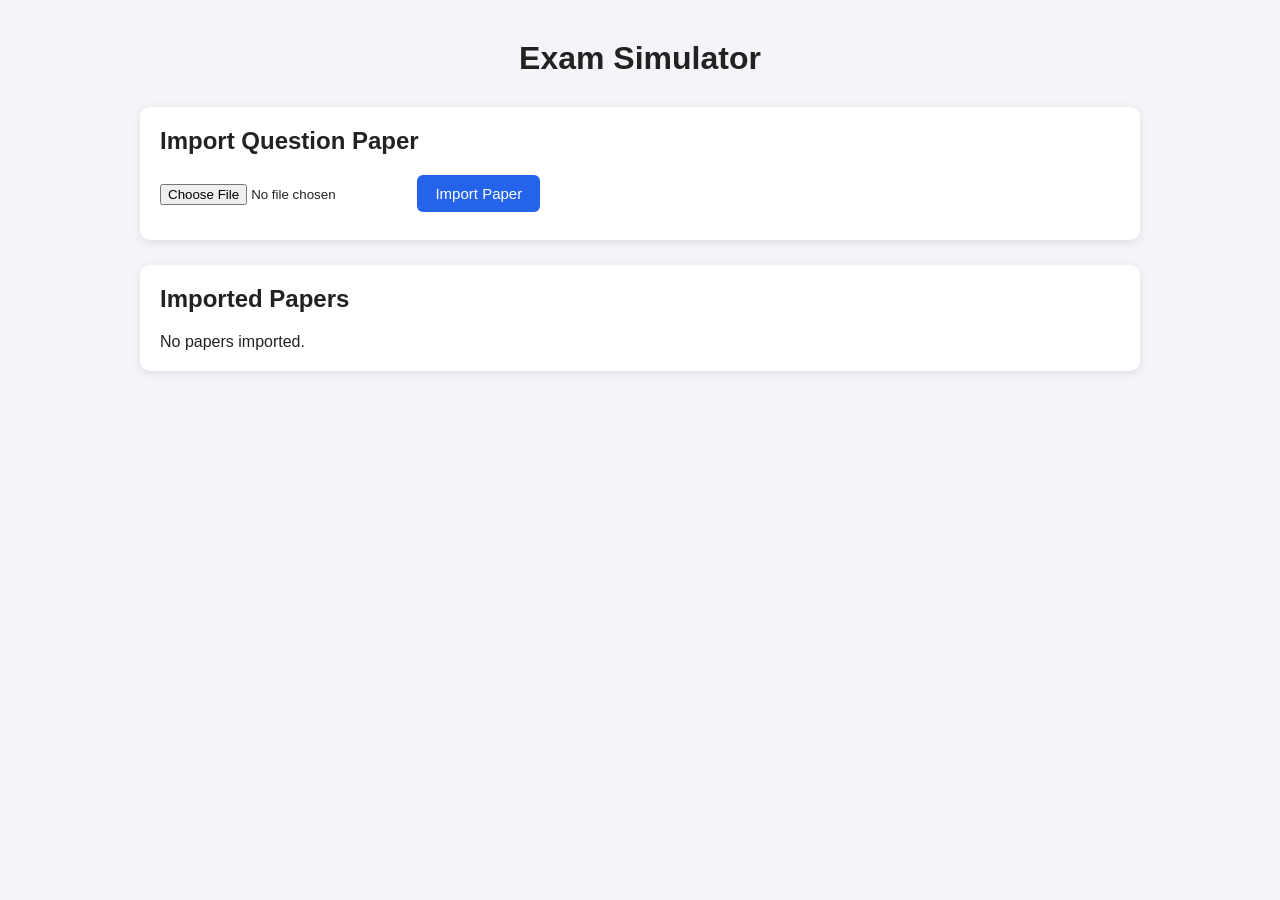
==== index.html @ bee19649 "Version zero" ====
<!DOCTYPE html>
<html lang="en">
<head>
    <meta charset="UTF-8">
    <meta name="viewport" content="width=device-width, initial-scale=1.0">
    <title> Exam Practice </title>

    <link rel="stylesheet" href="style.css">
</head>
<body>

<div class="container">

    <h1> Exam Simulator </h1>

    <div class="card">

        <h2>Import Question Paper</h2>

        <input
            type="file"
            id="paperFile"
            accept=".txt"
        >

        <button id="importBtn">
            Import Paper
        </button>

    </div>

    <div class="card">

        <h2>Imported Papers</h2>

        <div id="paperList">

            <p>No papers imported.</p>

        </div>

    </div>

</div>

<script src="parser.js"></script>
<script src="storage.js"></script>
<script src="app.js"></script>

</body>
</html>
---- style.css ----
/* ===========================
   GENERAL
=========================== */

*{
    margin:0;
    padding:0;
    box-sizing:border-box;
    font-family:Arial, Helvetica, sans-serif;
}

body{
    background:#f3f5f9;
    color:#222;
}

/* ===========================
   HOME PAGE
=========================== */

.container{
    width:90%;
    max-width:1000px;
    margin:40px auto;
}

h1{
    text-align:center;
    margin-bottom:30px;
}

.card{
    background:#fff;
    padding:20px;
    margin-bottom:25px;
    border-radius:10px;
    box-shadow:0 2px 10px rgba(0,0,0,.1);
}

.card h2{
    margin-bottom:20px;
}

input[type=file]{
    margin-bottom:15px;
}

button{
    padding:10px 18px;
    border:none;
    border-radius:6px;
    background:#2563eb;
    color:white;
    cursor:pointer;
    font-size:15px;
}

button:hover{
    background:#1d4ed8;
}

.paper-item{

    display:flex;
    justify-content:space-between;
    align-items:center;

    padding:15px;

    margin-bottom:10px;

    border:1px solid #ddd;

    border-radius:8px;

}

.paper-buttons{

    display:flex;
    gap:10px;

}

.delete-btn{
    background:#dc2626;
}

.delete-btn:hover{
    background:#b91c1c;
}

/* ===========================
   EXAM PAGE
=========================== */

.exam-header{

    background:white;

    display:flex;

    justify-content:space-between;

    align-items:center;

    padding:20px;

    box-shadow:0 2px 10px rgba(0,0,0,.1);

}

.timers{

    display:flex;

    gap:20px;

}

.timer-box{

    text-align:center;

    background:#eef4ff;

    padding:10px 20px;

    border-radius:8px;

}

.timer-box h2{

    color:#2563eb;

    margin-top:5px;

}

.exam-layout{

    display:grid;

    grid-template-columns:3fr 1fr;

    gap:20px;

    width:95%;

    margin:25px auto;

}

.question-panel{

    background:white;

    padding:25px;

    border-radius:10px;

    box-shadow:0 2px 10px rgba(0,0,0,.08);

}

.question-number{

    font-size:18px;

    margin-bottom:20px;

    color:#666;

}

.question-text{

    font-size:20px;

    line-height:1.7;

    margin-bottom:25px;

}

.options{

    display:flex;

    flex-direction:column;

    gap:15px;

}

.option{

    border:1px solid #ccc;

    border-radius:8px;

    padding:15px;

    cursor:pointer;

    transition:.2s;

}

.option:hover{

    background:#eef4ff;

}

.option input{

    margin-right:10px;

}

.question-buttons{

    margin-top:35px;

    display:flex;

    gap:15px;

}

.palette{

    background:white;

    padding:20px;

    border-radius:10px;

    box-shadow:0 2px 10px rgba(0,0,0,.08);

    height:fit-content;

}

.palette h3{

    margin-bottom:20px;

}

.palette-grid{

    display:grid;

    grid-template-columns:repeat(5,1fr);

    gap:8px;

}

.palette-btn{

    width:45px;

    height:45px;

    border-radius:6px;

    background:#eee;

    color:#222;

    font-weight:bold;

}

.palette-btn:hover{

    background:#dbeafe;

}

.palette-btn.answered{

    background:#22c55e;

    color:white;

}

.palette-btn.review{

    background:#f59e0b;

    color:white;

}

.palette-btn.current{

    border:3px solid #2563eb;

}

.submit-btn{

    margin-top:20px;

    width:100%;

    background:#16a34a;

}

.submit-btn:hover{

    background:#15803d;

}

/* ===========================
   MOBILE
=========================== */

@media(max-width:900px){

.exam-layout{

    grid-template-columns:1fr;

}

.palette-grid{

    grid-template-columns:repeat(5,1fr);

}

.question-buttons{

    flex-wrap:wrap;

}

}

.exam-header {
    display: flex;
    justify-content: space-between;
    align-items: center;
    padding: 1.5rem;
    background: white;
    border-bottom: 1px solid #ddd;
    gap: 2rem;
}

.exam-header > div:first-child {
    flex: 1;
}

.exam-header .timers {
    display: flex;
    gap: 2rem;
}

.exam-header #newAttemptBtn {
    flex-shrink: 0;
}
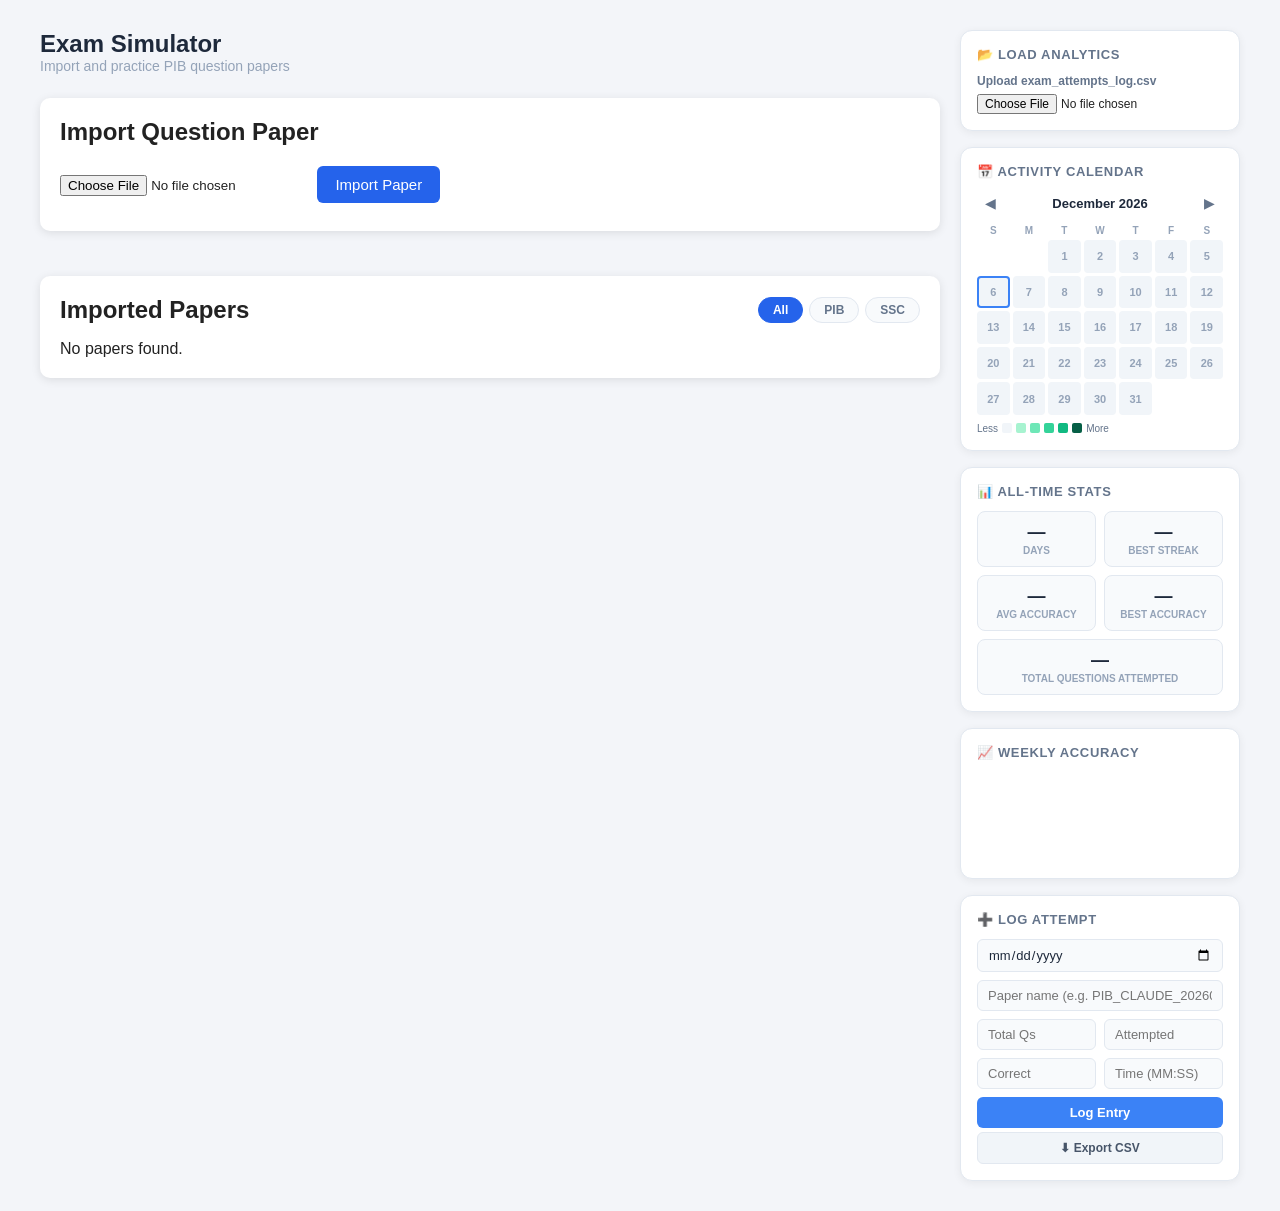
==== commit 0aa216ff: "Added some analytics in the index.html" ====
--- a/index.html
+++ b/index.html
@@ -3,49 +3,416 @@
 <head>
     <meta charset="UTF-8">
     <meta name="viewport" content="width=device-width, initial-scale=1.0">
-    <title> Exam Practice </title>
-
+    <title>Exam Simulator</title>
     <link rel="stylesheet" href="style.css">
+    <style>
+        /* ---- Home page two-column layout ---- */
+        .home-layout {
+            display: grid;
+            grid-template-columns: 1fr 280px;
+            gap: 20px;
+            width: 95%;
+            max-width: 1200px;
+            margin: 30px auto;
+        }
+
+        /* ---- Sidebar (analytics panel) ---- */
+        .analytics-sidebar {
+            display: flex;
+            flex-direction: column;
+            gap: 16px;
+        }
+
+        .sidebar-card {
+            background: #fff;
+            border-radius: 12px;
+            padding: 16px;
+            box-shadow: 0 2px 8px rgba(0,0,0,0.06);
+            border: 1px solid #e2e8f0;
+        }
+
+        .sidebar-card h3 {
+            font-size: 13px;
+            font-weight: 700;
+            color: #64748b;
+            text-transform: uppercase;
+            letter-spacing: 0.05em;
+            margin-bottom: 12px;
+        }
+
+        /* Calendar */
+        #calendarContainer { width: 100%; }
+
+        .cal-nav {
+            display: flex;
+            justify-content: space-between;
+            align-items: center;
+            margin-bottom: 8px;
+        }
+        .cal-nav-title {
+            font-size: 13px;
+            font-weight: 700;
+            color: #1e293b;
+        }
+        .cal-nav-btn {
+            background: none;
+            border: none;
+            color: #64748b;
+            cursor: pointer;
+            font-size: 14px;
+            padding: 4px 8px;
+            border-radius: 4px;
+            transition: background 0.15s;
+        }
+        .cal-nav-btn:hover { background: #f1f5f9; color: #1e293b; }
+
+        .cal-grid {
+            display: grid;
+            grid-template-columns: repeat(7, 1fr);
+            gap: 3px;
+        }
+        .cal-header-row { margin-bottom: 2px; }
+        .cal-day-header {
+            font-size: 10px;
+            font-weight: 700;
+            color: #94a3b8;
+            text-align: center;
+            padding: 2px 0;
+        }
+        .cal-cell {
+            aspect-ratio: 1;
+            display: flex;
+            align-items: center;
+            justify-content: center;
+            font-size: 11px;
+            font-weight: 600;
+            color: #94a3b8;
+            border-radius: 4px;
+            background: #f1f5f9;
+            cursor: default;
+            transition: transform 0.15s;
+            position: relative;
+        }
+        .cal-cell.cal-blank { background: transparent; }
+        .cal-cell.cal-practiced {
+            cursor: pointer;
+            font-weight: 700;
+        }
+        .cal-cell.cal-practiced:hover { transform: scale(1.15); z-index: 2; }
+        .cal-cell.cal-today {
+            box-shadow: inset 0 0 0 2px #3b82f6;
+        }
+
+        /* Legend */
+        .cal-legend {
+            display: flex;
+            gap: 4px;
+            align-items: center;
+            margin-top: 8px;
+            font-size: 10px;
+            color: #64748b;
+        }
+        .cal-legend span {
+            display: inline-block;
+            width: 10px; height: 10px;
+            border-radius: 2px;
+        }
+
+        /* Stats grid */
+        .stats-mini-grid {
+            display: grid;
+            grid-template-columns: 1fr 1fr;
+            gap: 8px;
+        }
+        .mini-stat {
+            background: #f8fafc;
+            border-radius: 8px;
+            padding: 10px;
+            text-align: center;
+            border: 1px solid #e2e8f0;
+        }
+        .mini-stat-val {
+            font-size: 18px;
+            font-weight: 800;
+            color: #1e293b;
+        }
+        .mini-stat-label {
+            font-size: 10px;
+            font-weight: 600;
+            color: #94a3b8;
+            text-transform: uppercase;
+            margin-top: 2px;
+        }
+
+        /* Today block */
+        .today-row {
+            display: flex;
+            justify-content: space-between;
+            font-size: 13px;
+            padding: 4px 0;
+            border-bottom: 1px solid #f1f5f9;
+            color: #334155;
+        }
+        .today-row:last-child { border-bottom: none; }
+        .today-row span:last-child { font-weight: 700; }
+
+        /* Weekly chart */
+        #weeklyChart {
+            width: 100%;
+            height: 90px;
+            display: block;
+        }
+
+        /* Log form */
+        .log-form {
+            display: flex;
+            flex-direction: column;
+            gap: 8px;
+        }
+        .log-form input {
+            width: 100%;
+            padding: 7px 10px;
+            border: 1px solid #e2e8f0;
+            border-radius: 6px;
+            font-size: 13px;
+            color: #1e293b;
+            background: #f8fafc;
+        }
+        .log-form input:focus {
+            outline: none;
+            border-color: #3b82f6;
+            background: #fff;
+        }
+        .log-form-row {
+            display: grid;
+            grid-template-columns: 1fr 1fr;
+            gap: 8px;
+        }
+        .log-form button[type=submit] {
+            padding: 8px;
+            background: #3b82f6;
+            color: white;
+            border: none;
+            border-radius: 6px;
+            font-size: 13px;
+            font-weight: 600;
+            cursor: pointer;
+            transition: all 0.2s;
+        }
+        .log-form button[type=submit]:hover { background: #2563eb; }
+        .export-btn {
+            width: 100%;
+            padding: 8px;
+            background: #f1f5f9;
+            color: #475569;
+            border: 1px solid #e2e8f0;
+            border-radius: 6px;
+            font-size: 12px;
+            font-weight: 600;
+            cursor: pointer;
+            margin-top: 4px;
+        }
+        .export-btn:hover { background: #e2e8f0; }
+        .csv-load-label {
+            display: block;
+            font-size: 12px;
+            font-weight: 600;
+            color: #64748b;
+            margin-bottom: 6px;
+        }
+        #csvFileInput { margin-bottom: 0; font-size: 12px; }
+
+        #logSuccessMsg {
+            font-size: 12px;
+            color: #10b981;
+            font-weight: 600;
+            text-align: center;
+            padding: 4px;
+        }
+
+        /* ---- Main content area ---- */
+        .main-content { display: flex; flex-direction: column; gap: 20px; }
+
+        .home-header {
+            display: flex;
+            align-items: center;
+            gap: 12px;
+            margin-bottom: 4px;
+        }
+        .home-header h1 {
+            font-size: 24px;
+            font-weight: 800;
+            color: #1e293b;
+            margin: 0;
+            text-align: left;
+        }
+        .home-header .subtitle {
+            font-size: 14px;
+            color: #94a3b8;
+        }
+
+        /* Paper filters */
+        .paper-filters {
+            display: flex;
+            gap: 6px;
+        }
+        .filter-btn {
+            padding: 5px 14px;
+            border-radius: 16px;
+            border: 1px solid #e2e8f0;
+            background: #f8fafc;
+            color: #64748b;
+            font-size: 12px;
+            font-weight: 600;
+            cursor: pointer;
+            transition: all 0.15s;
+        }
+        .filter-btn:hover { background: #e2e8f0; }
+        .filter-btn.active {
+            background: #2563eb;
+            color: white;
+            border-color: #2563eb;
+        }
+
+        @media (max-width: 800px) {
+            .home-layout { grid-template-columns: 1fr; }
+            .analytics-sidebar { order: -1; }
+        }
+    </style>
 </head>
 <body>
 
-<div class="container">
-
-    <h1> Exam Simulator </h1>
-
-    <div class="card">
-
-        <h2>Import Question Paper</h2>
-
-        <input
-            type="file"
-            id="paperFile"
-            accept=".txt"
-        >
-
-        <button id="importBtn">
-            Import Paper
-        </button>
-
+<div class="home-layout">
+
+    <!-- ======= MAIN CONTENT ======= -->
+    <div class="main-content">
+        <div class="home-header">
+            <div>
+                <h1>Exam Simulator</h1>
+                <p class="subtitle">Import and practice PIB question papers</p>
+            </div>
+        </div>
+
+        <!-- Import Card -->
+        <div class="card">
+            <h2>Import Question Paper</h2>
+            <input type="file" id="paperFile" accept=".txt">
+            <button id="importBtn">Import Paper</button>
+        </div>
+
+        <!-- Paper List Card -->
+        <div class="card">
+            <div style="display:flex;justify-content:space-between;align-items:center;margin-bottom:16px;">
+                <h2 style="margin:0;">Imported Papers</h2>
+                <div class="paper-filters">
+                    <button class="filter-btn active" onclick="filterPapers('all', this)">All</button>
+                    <button class="filter-btn" onclick="filterPapers('PIB', this)">PIB</button>
+                    <button class="filter-btn" onclick="filterPapers('Selection', this)">SSC</button>
+                </div>
+            </div>
+            <div id="paperList">
+                <p>No papers imported.</p>
+            </div>
+        </div>
     </div>
 
-    <div class="card">
-
-        <h2>Imported Papers</h2>
-
-        <div id="paperList">
-
-            <p>No papers imported.</p>
-
-        </div>
-
-    </div>
+    <!-- ======= ANALYTICS SIDEBAR ======= -->
+    <aside class="analytics-sidebar">
+
+        <!-- CSV Load -->
+        <div class="sidebar-card">
+            <h3>📂 Load Analytics</h3>
+            <label class="csv-load-label">Upload exam_attempts_log.csv</label>
+            <input type="file" id="csvFileInput" accept=".csv">
+        </div>
+
+        <!-- Activity Calendar -->
+        <div class="sidebar-card">
+            <h3>📅 Activity Calendar</h3>
+            <div id="calendarContainer"></div>
+            <div class="cal-legend">
+                Less
+                <span style="background:#f1f5f9;"></span>
+                <span style="background:#a7f3d0;"></span>
+                <span style="background:#6ee7b7;"></span>
+                <span style="background:#34d399;"></span>
+                <span style="background:#10b981;"></span>
+                <span style="background:#065f46;"></span>
+                More
+            </div>
+        </div>
+
+        <!-- All-Time Stats -->
+        <div class="sidebar-card">
+            <h3>📊 All-Time Stats</h3>
+            <div class="stats-mini-grid">
+                <div class="mini-stat">
+                    <div class="mini-stat-val" id="stat-days">—</div>
+                    <div class="mini-stat-label">Days</div>
+                </div>
+                <div class="mini-stat">
+                    <div class="mini-stat-val" id="stat-streak">—</div>
+                    <div class="mini-stat-label">Best Streak</div>
+                </div>
+                <div class="mini-stat">
+                    <div class="mini-stat-val" id="stat-avg-acc">—</div>
+                    <div class="mini-stat-label">Avg Accuracy</div>
+                </div>
+                <div class="mini-stat">
+                    <div class="mini-stat-val" id="stat-best-acc">—</div>
+                    <div class="mini-stat-label">Best Accuracy</div>
+                </div>
+            </div>
+            <div class="mini-stat" style="margin-top:8px;">
+                <div class="mini-stat-val" id="stat-attempted">—</div>
+                <div class="mini-stat-label">Total Questions Attempted</div>
+            </div>
+        </div>
+
+        <!-- Today's Stats -->
+        <div class="sidebar-card" id="today-block" hidden>
+            <h3>🗓️ Today</h3>
+            <div class="today-row"><span>Attempted</span><span id="today-attempted">—</span></div>
+            <div class="today-row"><span>Correct</span><span id="today-correct">—</span></div>
+            <div class="today-row"><span>Incorrect</span><span id="today-incorrect">—</span></div>
+            <div class="today-row"><span>Accuracy</span><span id="today-accuracy">—</span></div>
+            <div class="today-row"><span>Time</span><span id="today-time">—</span></div>
+        </div>
+
+        <!-- Weekly Chart -->
+        <div class="sidebar-card">
+            <h3>📈 Weekly Accuracy</h3>
+            <canvas id="weeklyChart" width="240" height="90"></canvas>
+        </div>
+
+        <!-- Quick Log -->
+        <div class="sidebar-card">
+            <h3>➕ Log Attempt</h3>
+            <form class="log-form" id="logForm">
+                <input type="date" name="date" required placeholder="Date">
+                <input type="text" name="paper" required placeholder="Paper name (e.g. PIB_CLAUDE_20260903)">
+                <div class="log-form-row">
+                    <input type="number" name="total" required placeholder="Total Qs" min="1">
+                    <input type="number" name="attempted" required placeholder="Attempted" min="0">
+                </div>
+                <div class="log-form-row">
+                    <input type="number" name="correct" required placeholder="Correct" min="0">
+                    <input type="text" name="time" placeholder="Time (MM:SS)">
+                </div>
+                <button type="submit">Log Entry</button>
+                <p id="logSuccessMsg" hidden>✓ Entry logged!</p>
+            </form>
+            <button class="export-btn" id="exportCsvBtn">⬇ Export CSV</button>
+        </div>
+
+    </aside>
 
 </div>
 
 <script src="parser.js"></script>
 <script src="storage.js"></script>
 <script src="app.js"></script>
+<script src="analytics.js"></script>
 
 </body>
 </html>
--- a/style.css
+++ b/style.css
@@ -94,277 +94,229 @@
    EXAM PAGE
 =========================== */
 
-.exam-header{
-
-    background:white;
-
-    display:flex;
-
-    justify-content:space-between;
-
-    align-items:center;
-
-    padding:20px;
-
-    box-shadow:0 2px 10px rgba(0,0,0,.1);
-
-}
-
-.timers{
-
-    display:flex;
-
-    gap:20px;
-
-}
-
-.timer-box{
-
-    text-align:center;
-
-    background:#eef4ff;
-
-    padding:10px 20px;
-
-    border-radius:8px;
-
-}
-
-.timer-box h2{
-
-    color:#2563eb;
-
-    margin-top:5px;
-
-}
-
-.exam-layout{
-
-    display:grid;
-
-    grid-template-columns:3fr 1fr;
-
-    gap:20px;
-
-    width:95%;
-
-    margin:25px auto;
-
-}
-
-.question-panel{
-
-    background:white;
-
-    padding:25px;
-
-    border-radius:10px;
-
-    box-shadow:0 2px 10px rgba(0,0,0,.08);
-
-}
-
-.question-number{
-
-    font-size:18px;
-
-    margin-bottom:20px;
-
-    color:#666;
-
-}
-
-.question-text{
-
-    font-size:20px;
-
-    line-height:1.7;
-
-    margin-bottom:25px;
-
-}
-
-.options{
-
-    display:flex;
-
-    flex-direction:column;
-
-    gap:15px;
-
-}
-
-.option{
-
-    border:1px solid #ccc;
-
-    border-radius:8px;
-
-    padding:15px;
-
-    cursor:pointer;
-
-    transition:.2s;
-
-}
-
-.option:hover{
-
-    background:#eef4ff;
-
-}
-
-.option input{
-
-    margin-right:10px;
-
-}
-
-.question-buttons{
-
-    margin-top:35px;
-
-    display:flex;
-
-    gap:15px;
-
-}
-
-.palette{
-
-    background:white;
-
-    padding:20px;
-
-    border-radius:10px;
-
-    box-shadow:0 2px 10px rgba(0,0,0,.08);
-
-    height:fit-content;
-
-}
-
-.palette h3{
-
-    margin-bottom:20px;
-
-}
-
-.palette-grid{
-
-    display:grid;
-
-    grid-template-columns:repeat(5,1fr);
-
-    gap:8px;
-
-}
-
-.palette-btn{
-
-    width:45px;
-
-    height:45px;
-
-    border-radius:6px;
-
-    background:#eee;
-
-    color:#222;
-
-    font-weight:bold;
-
-}
-
-.palette-btn:hover{
-
-    background:#dbeafe;
-
-}
-
-.palette-btn.answered{
-
-    background:#22c55e;
-
-    color:white;
-
-}
-
-.palette-btn.review{
-
-    background:#f59e0b;
-
-    color:white;
-
-}
-
-.palette-btn.current{
-
-    border:3px solid #2563eb;
-
-}
-
-.submit-btn{
-
-    margin-top:20px;
-
-    width:100%;
-
-    background:#16a34a;
-
-}
-
-.submit-btn:hover{
-
-    background:#15803d;
-
-}
+.modal-overlay {
+    position: fixed;
+    top: 0; left: 0; width: 100%; height: 100%;
+    background: rgba(0, 0, 0, 0.5);
+    display: flex;
+    align-items: center; justify-content: center;
+    z-index: 1000;
+}
+.modal-overlay.hidden { display: none; }
+.modal-content {
+    background: #fff;
+    padding: 40px;
+    border-radius: 12px;
+    text-align: center;
+    box-shadow: 0 4px 20px rgba(0,0,0,0.15);
+}
+
+.exam-header {
+    background: white;
+    display: flex;
+    justify-content: space-between;
+    align-items: center;
+    padding: 15px 30px;
+    box-shadow: 0 2px 10px rgba(0,0,0,.05);
+    border-radius: 12px;
+    margin: 15px auto;
+    width: 95%;
+    border: 1px solid #e2e8f0;
+}
+
+.header-left {
+    display: flex;
+    align-items: center;
+    gap: 10px;
+}
+.header-left h2 { margin: 0; font-size: 18px; color: #1e293b; font-weight: 700; }
+.header-left span { color: #94a3b8; font-size: 14px; }
+
+.header-right {
+    display: flex;
+    align-items: center;
+    gap: 12px;
+}
+
+.pill-btn {
+    padding: 8px 16px;
+    border-radius: 20px;
+    border: none;
+    font-weight: 600;
+    cursor: pointer;
+    font-size: 14px;
+    transition: all 0.2s;
+}
+.grey-btn { background: #e2e8f0; color: #475569; }
+.grey-btn:hover { background: #cbd5e1; }
+.green-btn { background: #10b981; color: white; }
+.green-btn:hover { background: #059669; }
+.blue-btn { background: #3b82f6; color: white; }
+.blue-btn:hover { background: #2563eb; }
+
+.timer-pill {
+    background: #eff6ff;
+    color: #3b82f6;
+    padding: 8px 16px;
+    border-radius: 20px;
+    font-weight: 700;
+    font-size: 14px;
+}
+
+.exam-layout {
+    display: grid;
+    grid-template-columns: 1fr 300px;
+    gap: 20px;
+    width: 95%;
+    margin: 0 auto 25px auto;
+    transition: all 0.3s ease;
+}
+.exam-layout.palette-closed {
+    grid-template-columns: 1fr;
+}
+.exam-layout.palette-closed .palette {
+    display: none;
+}
+
+.question-panel {
+    background: white;
+    padding: 30px;
+    border-radius: 12px;
+    box-shadow: 0 4px 6px -1px rgba(0,0,0,.05);
+    border: 1px solid #e2e8f0;
+}
+
+.question-number {
+    font-size: 14px;
+    font-weight: 600;
+    color: #64748b;
+    margin-bottom: 15px;
+}
+
+.question-text {
+    font-size: 16px;
+    font-weight: 600;
+    color: #0f172a;
+    line-height: 1.6;
+    margin-bottom: 25px;
+}
+
+.options {
+    display: flex;
+    flex-direction: column;
+    gap: 12px;
+}
+
+.option {
+    border: 1px solid #cbd5e1;
+    border-radius: 8px;
+    padding: 12px 20px;
+    cursor: pointer;
+    transition: all 0.2s;
+    display: flex;
+    align-items: center;
+    font-size: 15px;
+    color: #334155;
+}
+.option:hover {
+    border-color: #94a3b8;
+}
+.option.selected {
+    border-color: #3b82f6;
+    background: #eff6ff;
+    color: #1d4ed8;
+}
+.option input {
+    margin-right: 15px;
+    accent-color: #3b82f6;
+}
+
+.question-buttons {
+    margin-top: 35px;
+    display: flex;
+    gap: 12px;
+}
+.question-buttons button {
+    padding: 10px 20px;
+    border-radius: 6px;
+    font-weight: 600;
+    border: none;
+    cursor: pointer;
+    font-size: 14px;
+    transition: all 0.2s;
+}
+#previousBtn, #markBtn {
+    background: #e2e8f0;
+    color: #1e293b;
+}
+#previousBtn:hover, #markBtn:hover {
+    background: #cbd5e1;
+}
+#saveNextBtn {
+    background: #2563eb;
+    color: white;
+}
+#saveNextBtn:hover {
+    background: #1d4ed8;
+}
+
+.palette {
+    background: white;
+    padding: 20px;
+    border-radius: 12px;
+    box-shadow: 0 4px 6px -1px rgba(0,0,0,.05);
+    border: 1px solid #e2e8f0;
+    height: fit-content;
+}
+.palette h3 {
+    margin-bottom: 20px;
+    font-size: 16px;
+    color: #334155;
+    font-weight: 600;
+}
+.palette-grid {
+    display: grid;
+    grid-template-columns: repeat(5, 1fr);
+    gap: 10px;
+}
+.palette-btn {
+    width: 100%;
+    aspect-ratio: 1;
+    padding: 0;
+    display: flex;
+    align-items: center;
+    justify-content: center;
+    border-radius: 8px;
+    background: white;
+    border: 1px solid #e2e8f0;
+    color: #334155;
+    font-weight: 600;
+    font-size: 14px;
+    cursor: pointer;
+    transition: all 0.2s;
+}
+.palette-btn:hover { background: #f1f5f9; }
+.palette-btn.answered { background: #10b981; color: white; border-color: #10b981; }
+.palette-btn.review { background: #f59e0b; color: white; border-color: #f59e0b; }
+.palette-btn.current { border: 2px solid #3b82f6; }
 
 /* ===========================
    MOBILE
 =========================== */
 
 @media(max-width:900px){
-
-.exam-layout{
-
-    grid-template-columns:1fr;
-
-}
-
-.palette-grid{
-
-    grid-template-columns:repeat(5,1fr);
-
-}
-
-.question-buttons{
-
-    flex-wrap:wrap;
-
-}
-
-}
-
-.exam-header {
-    display: flex;
-    justify-content: space-between;
-    align-items: center;
-    padding: 1.5rem;
-    background: white;
-    border-bottom: 1px solid #ddd;
-    gap: 2rem;
-}
-
-.exam-header > div:first-child {
-    flex: 1;
-}
-
-.exam-header .timers {
-    display: flex;
-    gap: 2rem;
-}
-
-.exam-header #newAttemptBtn {
-    flex-shrink: 0;
-}
+    .exam-layout {
+        grid-template-columns: 1fr;
+    }
+    .palette-grid {
+        grid-template-columns: repeat(5, 1fr);
+    }
+    .question-buttons {
+        flex-wrap: wrap;
+    }
+    .exam-header {
+        flex-direction: column;
+        align-items: flex-start;
+        gap: 15px;
+    }
+}
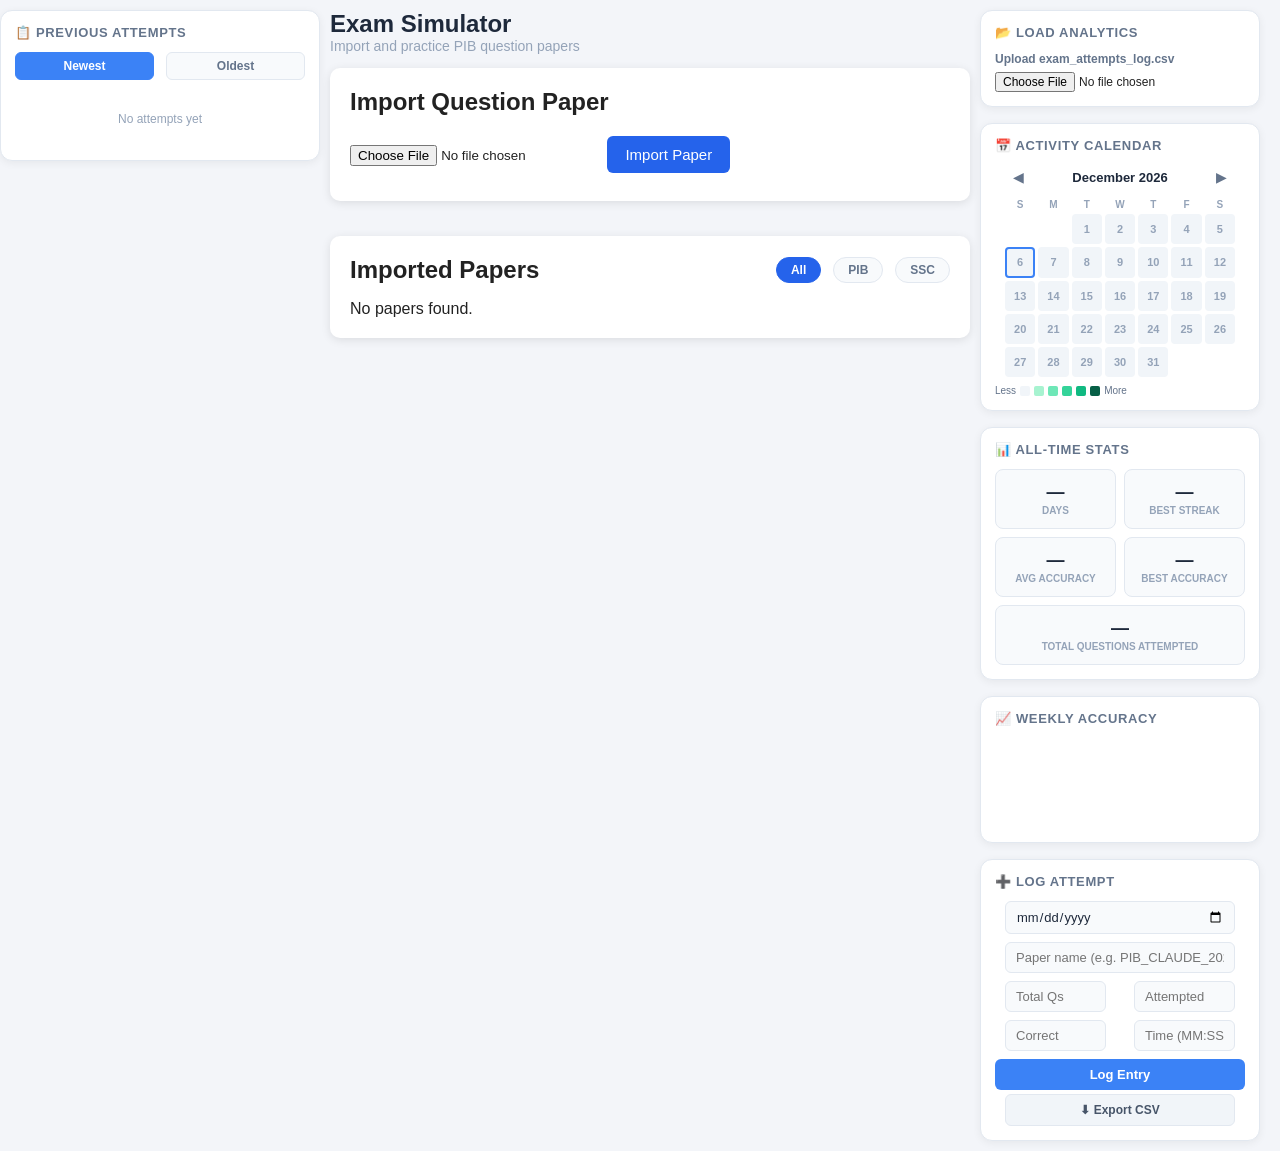
==== commit e63b200e: "right side bar for previous attempts" ====
--- a/index.html
+++ b/index.html
@@ -9,11 +9,15 @@
         /* ---- Home page two-column layout ---- */
         .home-layout {
             display: grid;
-            grid-template-columns: 1fr 280px;
-            gap: 20px;
-            width: 95%;
-            max-width: 1200px;
-            margin: 30px auto;
+            grid-template-columns: 320px 1fr 280px;
+            gap: 10px;
+            width: calc(100% - 20px);
+        margin-left: 10px;
+        margin-right: 10px;
+            max-width: calc(100% - 20px);
+        margin-left: 10px;
+        margin-right: 10px;
+            margin: 10px 0;
         }
 
         /* ---- Sidebar (analytics panel) ---- */
@@ -26,7 +30,7 @@
         .sidebar-card {
             background: #fff;
             border-radius: 12px;
-            padding: 16px;
+            padding: 14px;
             box-shadow: 0 2px 8px rgba(0,0,0,0.06);
             border: 1px solid #e2e8f0;
         }
@@ -41,7 +45,9 @@
         }
 
         /* Calendar */
-        #calendarContainer { width: 100%; }
+        #calendarContainer { width: calc(100% - 20px);
+        margin-left: 10px;
+        margin-right: 10px; }
 
         .cal-nav {
             display: flex;
@@ -127,7 +133,7 @@
         .mini-stat {
             background: #f8fafc;
             border-radius: 8px;
-            padding: 10px;
+            padding: 12px;
             text-align: center;
             border: 1px solid #e2e8f0;
         }
@@ -158,7 +164,9 @@
 
         /* Weekly chart */
         #weeklyChart {
-            width: 100%;
+            width: calc(100% - 20px);
+        margin-left: 10px;
+        margin-right: 10px;
             height: 90px;
             display: block;
         }
@@ -170,7 +178,9 @@
             gap: 8px;
         }
         .log-form input {
-            width: 100%;
+            width: calc(100% - 20px);
+        margin-left: 10px;
+        margin-right: 10px;
             padding: 7px 10px;
             border: 1px solid #e2e8f0;
             border-radius: 6px;
@@ -201,7 +211,9 @@
         }
         .log-form button[type=submit]:hover { background: #2563eb; }
         .export-btn {
-            width: 100%;
+            width: calc(100% - 20px);
+        margin-left: 10px;
+        margin-right: 10px;
             padding: 8px;
             background: #f1f5f9;
             color: #475569;
@@ -231,7 +243,7 @@
         }
 
         /* ---- Main content area ---- */
-        .main-content { display: flex; flex-direction: column; gap: 20px; }
+        .main-content { display: flex; flex-direction: column; gap: 10px; }
 
         .home-header {
             display: flex;
@@ -254,7 +266,7 @@
         /* Paper filters */
         .paper-filters {
             display: flex;
-            gap: 6px;
+            gap: 12px;
         }
         .filter-btn {
             padding: 5px 14px;
@@ -277,12 +289,187 @@
         @media (max-width: 800px) {
             .home-layout { grid-template-columns: 1fr; }
             .analytics-sidebar { order: -1; }
+            .attempts-sidebar { order: -2; }
+        }
+        /* ---- Left Sidebar (Attempts) ---- */
+        .attempts-sidebar {
+            display: flex;
+            flex-direction: column;
+            gap: 16px;
+        }
+
+        /* Sort Buttons */
+        .sort-buttons {
+            display: flex;
+            gap: 12px;
+            margin-bottom: 12px;
+        }
+        .sort-btn {
+            flex: 1;
+            padding: 6px 10px;
+            background: #f8fafc;
+            border: 1px solid #e2e8f0;
+            border-radius: 6px;
+            font-size: 12px;
+            font-weight: 600;
+            color: #64748b;
+            cursor: pointer;
+            transition: all 0.15s;
+        }
+        .sort-btn:hover {
+            background: #e2e8f0;
+            color: #475569;
+        }
+        .sort-btn.active {
+            background: #3b82f6;
+            color: white;
+            border-color: #3b82f6;
+        }
+
+        /* Attempts List */
+        #attemptsContainer {
+            display: flex;
+            flex-direction: column;
+            gap: 8px;
+            max-height: 600px;
+            overflow-y: auto;
+        }
+
+        .attempt-item {
+            background: #f8fafc;
+            border: 1px solid #e2e8f0;
+            border-radius: 6px;
+            padding: 12px;
+            font-size: 12px;
+            color: #334155;
+        }
+
+        .attempt-paper {
+            font-weight: 700;
+            color: #1e293b;
+            margin-bottom: 4px;
+            word-break: break-word;
+        }
+
+        .attempt-stats {
+            display: grid;
+            grid-template-columns: 1fr 1fr;
+            row-gap: 8px;
+            display: flex;
+            justify-content: space-between;
+            gap: 12px;
+            font-size: 11px;
+            color: #64748b;
+        }
+
+        .attempt-stat-item {
+            flex: 1;
+            display: flex;
+            flex-direction: column;
+            align-items: center;
+        }
+
+        .attempt-stat-label {
+            font-size: 10px;
+            color: #94a3b8;
+            margin-bottom: 2px;
+        }
+
+        .attempt-stat-value {
+            font-weight: 700;
+            color: #1e293b;
+        }
+
+        .empty-attempts {
+            text-align: center;
+            color: #94a3b8;
+            font-size: 12px;
+            padding: 20px 10px;
+        }
+        /* Date Group Styling */
+        .attempt-date-group {
+            margin-bottom: 12px;
+            border: 1px solid #e2e8f0;
+            border-radius: 6px;
+            overflow: hidden;
+            background: #fff;
+        }
+
+        .attempt-date-header {
+            display: flex;
+            justify-content: space-between;
+            align-items: center;
+            padding: 10px 12px;
+            background: #f1f5f9;
+            cursor: pointer;
+            border-bottom: 1px solid #e2e8f0;
+            transition: background 0.15s;
+        }
+
+        .attempt-date-header:hover {
+            background: #e2e8f0;
+        }
+
+        .attempt-date-label {
+            font-weight: 700;
+            color: #1e293b;
+            font-size: 12px;
+        }
+
+        .attempt-toggle-btn {
+            background: none;
+            border: none;
+            color: #64748b;
+            font-size: 18px;
+            cursor: pointer;
+            padding: 0 4px;
+            font-weight: 700;
+            transition: color 0.15s;
+        }
+
+        .attempt-toggle-btn:hover {
+            color: #1e293b;
+        }
+
+        .attempt-items-group {
+            display: flex;
+            flex-direction: column;
+            gap: 8px;
+            padding: 8px;
+            transition: max-height 0.3s ease, opacity 0.3s ease;
+            max-height: 1000px;
+            opacity: 1;
+        }
+
+        .attempt-items-group.collapsed {
+            max-height: 0;
+            opacity: 0;
+            overflow: hidden;
+            padding: 0 8px;
         }
     </style>
 </head>
 <body>
 
 <div class="home-layout">
+
+    <!-- ======= PREVIOUS ATTEMPTS SIDEBAR (LEFT) ======= -->
+    <aside class="attempts-sidebar">
+        <div class="sidebar-card">
+            <h3>📋 Previous Attempts</h3>
+            
+            <!-- Sort Buttons -->
+            <div class="sort-buttons">
+                <button class="sort-btn active" onclick="sortAttempts('newest')">Newest</button>
+                <button class="sort-btn" onclick="sortAttempts('oldest')">Oldest</button>
+            </div>
+
+            <!-- Attempts List Container -->
+            <div id="attemptsContainer">
+                <p class="empty-attempts">No attempts yet</p>
+            </div>
+        </div>
+    </aside>
 
     <!-- ======= MAIN CONTENT ======= -->
     <div class="main-content">
